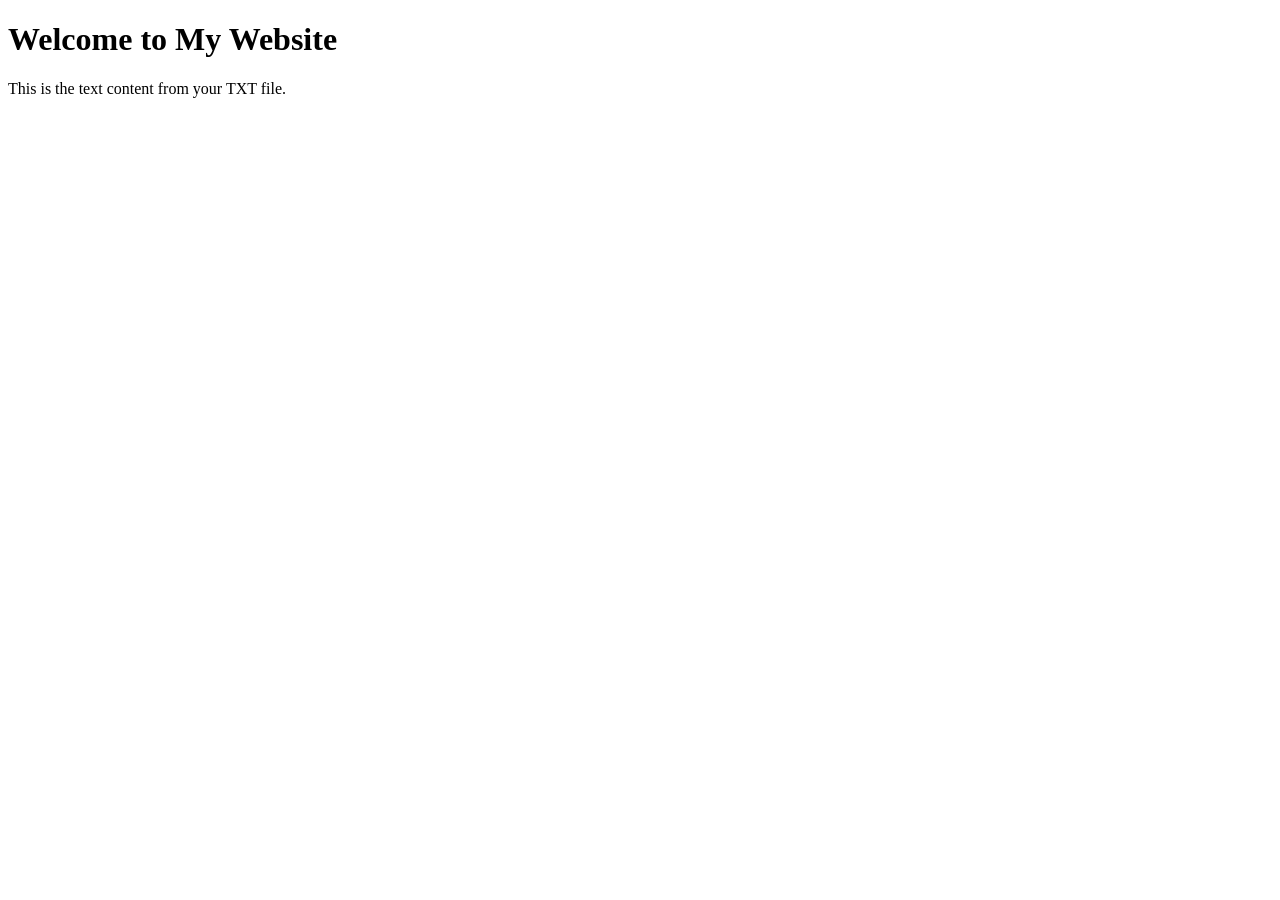
==== Project/index.html @ 8373a4bd "Changes" ====
<!DOCTYPE html>
<html lang="en">
<head>
  <meta charset="UTF-8" />
  <meta name="viewport" content="width=device-width, initial-scale=1.0" />
  <title>Your Website Title</title>
  <!-- Link to your CSS file -->
  <link rel="stylesheet" href="Style.css" />
</head>
<body>

  <!-- Your text content goes here -->
  <h1>Welcome to My Website</h1>
  <p>This is the text content from your TXT file.</p>

</body>
</html>
---- Project/Style.css ----
/* KEEP_IN_SYNC(fullscreen/resources/figmake/shadcn/globals.css) */

:root {
  --font-size: 16px;
  --background: #ffffff;
  --foreground: oklch(0.145 0 0);
  --card: #ffffff;
  --card-foreground: oklch(0.145 0 0);
  --popover: oklch(1 0 0);
  --popover-foreground: oklch(0.145 0 0);
  --primary: #030213;
  --primary-foreground: oklch(1 0 0);
  --secondary: oklch(0.95 0.0058 264.53);
  --secondary-foreground: #030213;
  --muted: #ececf0;
  --muted-foreground: #717182;
  --accent: #e9ebef;
  --accent-foreground: #030213;
  --destructive: #d4183d;
  --destructive-foreground: #ffffff;
  --border: rgba(0, 0, 0, 0.1);
  --input: transparent;
  --input-background: #f3f3f5;
  --switch-background: #cbced4;
  --font-weight-medium: 500;
  --font-weight-normal: 400;
  --ring: oklch(0.708 0 0);
  --chart-1: oklch(0.646 0.222 41.116);
  --chart-2: oklch(0.6 0.118 184.704);
  --chart-3: oklch(0.398 0.07 227.392);
  --chart-4: oklch(0.828 0.189 84.429);
  --chart-5: oklch(0.769 0.188 70.08);
  --radius: 0.625rem;
  --sidebar: oklch(0.985 0 0);
  --sidebar-foreground: oklch(0.145 0 0);
  --sidebar-primary: #030213;
  --sidebar-primary-foreground: oklch(0.985 0 0);
  --sidebar-accent: oklch(0.97 0 0);
  --sidebar-accent-foreground: oklch(0.205 0 0);
  --sidebar-border: oklch(0.922 0 0);
  --sidebar-ring: oklch(0.708 0 0);
}

.dark {
  --background: oklch(0.145 0 0);
  --foreground: oklch(0.985 0 0);
  --card: oklch(0.145 0 0);
  --card-foreground: oklch(0.985 0 0);
  --popover: oklch(0.145 0 0);
  --popover-foreground: oklch(0.985 0 0);
  --primary: oklch(0.985 0 0);
  --primary-foreground: oklch(0.205 0 0);
  --secondary: oklch(0.269 0 0);
  --secondary-foreground: oklch(0.985 0 0);
  --muted: oklch(0.269 0 0);
  --muted-foreground: oklch(0.708 0 0);
  --accent: oklch(0.269 0 0);
  --accent-foreground: oklch(0.985 0 0);
  --destructive: oklch(0.396 0.141 25.723);
  --destructive-foreground: oklch(0.637 0.237 25.331);
  --border: oklch(0.269 0 0);
  --input: oklch(0.269 0 0);
  --ring: oklch(0.439 0 0);
  --font-weight-medium: 500;
  --font-weight-normal: 400;
  --chart-1: oklch(0.488 0.243 264.376);
  --chart-2: oklch(0.696 0.17 162.48);
  --chart-3: oklch(0.769 0.188 70.08);
  --chart-4: oklch(0.627 0.265 303.9);
  --chart-5: oklch(0.645 0.246 16.439);
  --sidebar: oklch(0.205 0 0);
  --sidebar-foreground: oklch(0.985 0 0);
  --sidebar-primary: oklch(0.488 0.243 264.376);
  --sidebar-primary-foreground: oklch(0.985 0 0);
  --sidebar-accent: oklch(0.269 0 0);
  --sidebar-accent-foreground: oklch(0.985 0 0);
  --sidebar-border: oklch(0.269 0 0);
  --sidebar-ring: oklch(0.439 0 0);
}

@theme inline {
  --color-background: var(--background);
  --color-foreground: var(--foreground);
  --color-card: var(--card);
  --color-card-foreground: var(--card-foreground);
  --color-popover: var(--popover);
  --color-popover-foreground: var(--popover-foreground);
  --color-primary: var(--primary);
  --color-primary-foreground: var(--primary-foreground);
  --color-secondary: var(--secondary);
  --color-secondary-foreground: var(--secondary-foreground);
  --color-muted: var(--muted);
  --color-muted-foreground: var(--muted-foreground);
  --color-accent: var(--accent);
  --color-accent-foreground: var(--accent-foreground);
  --color-destructive: var(--destructive);
  --color-destructive-foreground: var(--destructive-foreground);
  --color-border: var(--border);
  --color-input: var(--input);
  --color-input-background: var(--input-background);
  --color-switch-background: var(--switch-background);
  --color-ring: var(--ring);
  --color-chart-1: var(--chart-1);
  --color-chart-2: var(--chart-2);
  --color-chart-3: var(--chart-3);
  --color-chart-4: var(--chart-4);
  --color-chart-5: var(--chart-5);
  --radius-sm: calc(var(--radius) - 4px);
  --radius-md: calc(var(--radius) - 2px);
  --radius-lg: var(--radius);
  --radius-xl: calc(var(--radius) + 4px);
  --color-sidebar: var(--sidebar);
  --color-sidebar-foreground: var(--sidebar-foreground);
  --color-sidebar-primary: var(--sidebar-primary);
  --color-sidebar-primary-foreground: var(--sidebar-primary-foreground);
  --color-sidebar-accent: var(--sidebar-accent);
  --color-sidebar-accent-foreground: var(--sidebar-accent-foreground);
  --color-sidebar-border: var(--sidebar-border);
  --color-sidebar-ring: var(--sidebar-ring);
}
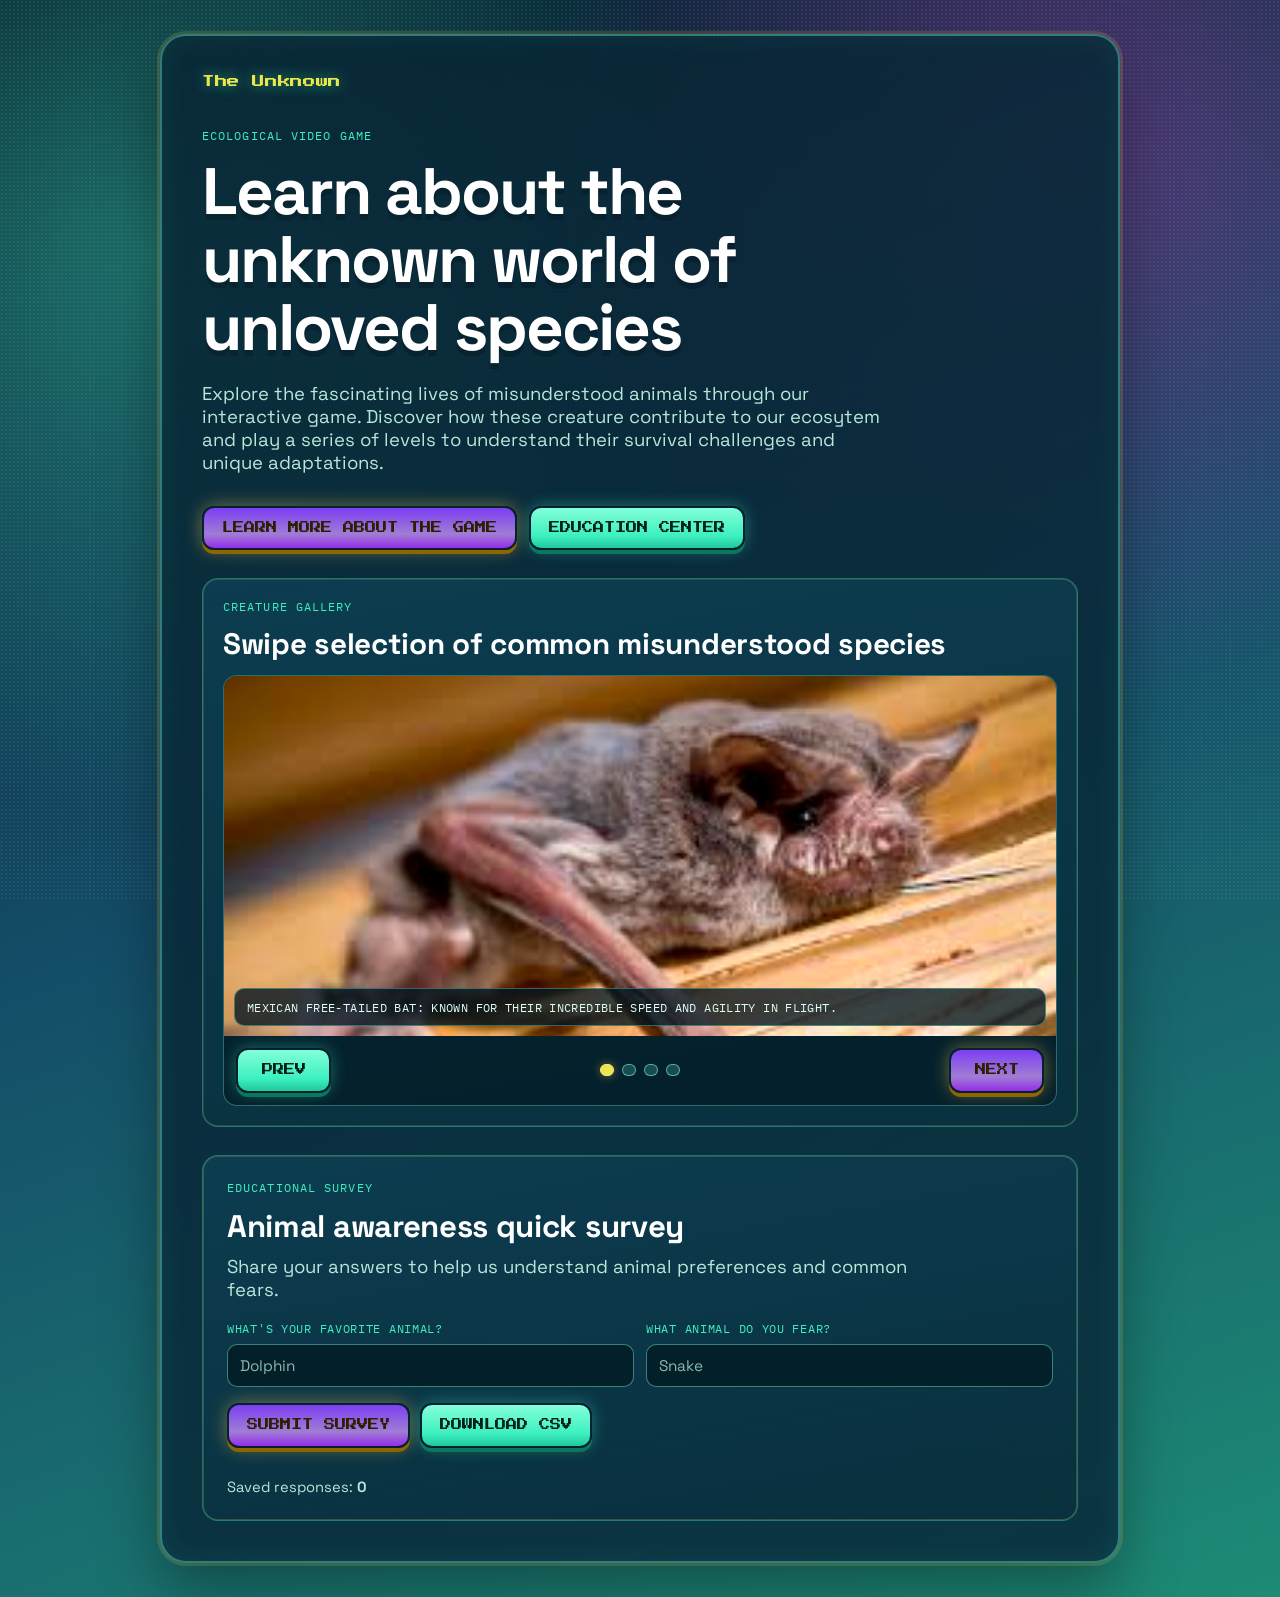
==== commit 9ef7c03c: "save changes" ====
--- a/Project/index.html
+++ b/Project/index.html
@@ -3,15 +3,251 @@
 <head>
   <meta charset="UTF-8" />
   <meta name="viewport" content="width=device-width, initial-scale=1.0" />
-  <title>Your Website Title</title>
-  <!-- Link to your CSS file -->
+  <title>Figma Style Landing</title>
+  <link rel="preconnect" href="https://fonts.googleapis.com" />
+  <link rel="preconnect" href="https://fonts.gstatic.com" crossorigin />
+  <link href="https://fonts.googleapis.com/css2?family=Press+Start+2P&family=Space+Grotesk:wght@400;500;600;700&family=IBM+Plex+Mono:wght@400;500&display=swap" rel="stylesheet" />
   <link rel="stylesheet" href="Style.css" />
 </head>
 <body>
-
-  <!-- Your text content goes here -->
-  <h1>Welcome to My Website</h1>
-  <p>This is the text content from your TXT file.</p>
+  <div class="noise"></div>
+  <main class="page">
+    <header class="top-bar">
+      <span class="brand">The Unknown</span>
+    </header>
+
+    <section class="hero">
+      <p class="eyebrow">Ecological Video Game</p>
+      <h1>Learn about the unknown world of unloved species</h1>
+      <p class="lead">
+      Explore the fascinating lives of misunderstood animals through our interactive game. Discover how these creature contribute to our ecosytem and play a series of levels to understand their survival challenges and unique adaptations.
+      </p>
+
+      <div class="cta-row">
+        <button class="btn btn-primary" type="button">Learn more about the game</button>
+        <button class="btn btn-secondary" type="button">Education Center</button>
+      </div>
+    </section>
+
+    <section class="carousel" aria-label="Species image carousel">
+      <div class="carousel-head">
+        <p class="eyebrow">Creature Gallery</p>
+        <h2>Swipe selection of common misunderstood species</h2>
+      </div>
+
+      <div class="carousel-track-wrap" id="animal-carousel" tabindex="0" aria-roledescription="carousel">
+        <div class="carousel-track">
+          <figure class="slide is-active">
+            <img src="Images/Mexican free tail bat.jpeg" alt="Mexican free-tailed bat in flight" />
+            <figcaption>Mexican free-tailed bat: Known for their incredible speed and agility in flight.</figcaption>
+          </figure>
+          <figure class="slide">
+            <img src="Images/Jumping spider.jpeg" alt="Jumping spider" />
+            <figcaption>Jumping spiders are known for their exceptional vision and agility.</figcaption>
+          </figure>
+          <figure class="slide">
+            <img src="Images/Opposum.jpeg" alt="Opossum" />
+            <figcaption>Opossums are marsupials known for their ability to play dead when threatened.</figcaption>
+          </figure>
+          <figure class="slide">
+            <img src="Images/Rat snake.jpeg" alt="Rat snake" />
+            <figcaption>Rat snakes are non-venomous and known for their agility.</figcaption>
+          </figure>
+        </div>
+
+        <div class="carousel-controls">
+          <button class="btn btn-secondary carousel-btn" id="prev-slide" type="button" aria-label="Previous image">Prev</button>
+          <div class="carousel-dots" id="carousel-dots" aria-label="Slide selectors"></div>
+          <button class="btn btn-primary carousel-btn" id="next-slide" type="button" aria-label="Next image">Next</button>
+        </div>
+      </div>
+    </section>
+
+   
+     
+
+    <section class="survey" aria-labelledby="survey-heading">
+      <div class="survey-head">
+        <p class="eyebrow">Educational Survey</p>
+        <h2 id="survey-heading">Animal awareness quick survey</h2>
+        <p class="lead survey-lead">
+          Share your answers to help us understand animal preferences and common fears.
+        </p>
+      </div>
+
+      <form id="animal-survey" class="survey-form" novalidate>
+        <label class="field">
+          <span>What's your favorite animal?</span>
+          <input type="text" name="favoriteAnimal" placeholder="Dolphin" required />
+        </label>
+
+        <label class="field">
+          <span>What animal do you fear?</span>
+          <input type="text" name="fearedAnimal" placeholder="Snake" required />
+        </label>
+
+        <div class="survey-actions field-full">
+          <button class="btn btn-primary" type="submit">Submit Survey</button>
+          <button class="btn btn-secondary" id="download-data" type="button">Download CSV</button>
+        </div>
+
+        <p id="survey-status" class="survey-status" aria-live="polite"></p>
+      </form>
+
+      <p class="survey-count">Saved responses: <strong id="response-count">0</strong></p>
+    </section>
+  </main>
+
+  <script>
+    (function () {
+      const form = document.getElementById("animal-survey");
+      const status = document.getElementById("survey-status");
+      const responseCount = document.getElementById("response-count");
+      const downloadButton = document.getElementById("download-data");
+      const storageKey = "animalEducationSurveyResponses";
+      const carousel = document.getElementById("animal-carousel");
+      const slides = Array.from(document.querySelectorAll(".slide"));
+      const dotsContainer = document.getElementById("carousel-dots");
+      const prevButton = document.getElementById("prev-slide");
+      const nextButton = document.getElementById("next-slide");
+      let currentSlide = 0;
+      let autoPlay;
+
+      function loadResponses() {
+        try {
+          return JSON.parse(localStorage.getItem(storageKey)) || [];
+        } catch (error) {
+          return [];
+        }
+      }
+
+      function saveResponses(data) {
+        localStorage.setItem(storageKey, JSON.stringify(data));
+      }
+
+      function updateCount() {
+        responseCount.textContent = String(loadResponses().length);
+      }
+
+      function renderDots() {
+        dotsContainer.innerHTML = "";
+        slides.forEach((_, index) => {
+          const dot = document.createElement("button");
+          dot.type = "button";
+          dot.className = "carousel-dot";
+          dot.setAttribute("aria-label", `Go to slide ${index + 1}`);
+          dot.addEventListener("click", () => showSlide(index));
+          dotsContainer.appendChild(dot);
+        });
+      }
+
+      function showSlide(index) {
+        currentSlide = (index + slides.length) % slides.length;
+        slides.forEach((slide, slideIndex) => {
+          slide.classList.toggle("is-active", slideIndex === currentSlide);
+        });
+
+        const dots = dotsContainer.querySelectorAll(".carousel-dot");
+        dots.forEach((dot, dotIndex) => {
+          dot.classList.toggle("is-active", dotIndex === currentSlide);
+        });
+      }
+
+      function startAutoPlay() {
+        autoPlay = setInterval(() => {
+          showSlide(currentSlide + 1);
+        }, 4000);
+      }
+
+      function stopAutoPlay() {
+        clearInterval(autoPlay);
+      }
+
+      function toCsv(rows) {
+        const headers = ["timestamp", "favoriteAnimal", "fearedAnimal"];
+        const csvRows = [headers.join(",")];
+
+        rows.forEach((row) => {
+          const values = headers.map((header) => {
+            const value = row[header] || "";
+            return `"${String(value).replaceAll('"', '""')}"`;
+          });
+          csvRows.push(values.join(","));
+        });
+
+        return csvRows.join("\n");
+      }
+
+      form.addEventListener("submit", (event) => {
+        event.preventDefault();
+
+        if (!form.checkValidity()) {
+          status.textContent = "Please complete all required fields before submitting.";
+          return;
+        }
+
+        const formData = new FormData(form);
+        const entry = {
+          timestamp: new Date().toISOString(),
+          favoriteAnimal: formData.get("favoriteAnimal"),
+          fearedAnimal: formData.get("fearedAnimal")
+        };
+
+        const responses = loadResponses();
+        responses.push(entry);
+        saveResponses(responses);
+        form.reset();
+        updateCount();
+        status.textContent = "Survey submitted successfully. Thanks for sharing.";
+      });
+
+      downloadButton.addEventListener("click", () => {
+        const responses = loadResponses();
+
+        if (!responses.length) {
+          status.textContent = "No responses yet to download.";
+          return;
+        }
+
+        const blob = new Blob([toCsv(responses)], { type: "text/csv;charset=utf-8;" });
+        const url = URL.createObjectURL(blob);
+        const link = document.createElement("a");
+        link.href = url;
+        link.download = "animal-survey-responses.csv";
+        document.body.appendChild(link);
+        link.click();
+        link.remove();
+        URL.revokeObjectURL(url);
+      });
+
+      prevButton.addEventListener("click", () => {
+        showSlide(currentSlide - 1);
+      });
+
+      nextButton.addEventListener("click", () => {
+        showSlide(currentSlide + 1);
+      });
+
+      carousel.addEventListener("mouseenter", stopAutoPlay);
+      carousel.addEventListener("mouseleave", startAutoPlay);
+      carousel.addEventListener("focusin", stopAutoPlay);
+      carousel.addEventListener("focusout", startAutoPlay);
+      carousel.addEventListener("keydown", (event) => {
+        if (event.key === "ArrowLeft") {
+          showSlide(currentSlide - 1);
+        }
+        if (event.key === "ArrowRight") {
+          showSlide(currentSlide + 1);
+        }
+      });
+
+      renderDots();
+      showSlide(0);
+      startAutoPlay();
+
+      updateCount();
+    })();
+  </script>
 
 </body>
 </html>
--- a/Project/Style.css
+++ b/Project/Style.css
@@ -1,120 +1,515 @@
-/* KEEP_IN_SYNC(fullscreen/resources/figmake/shadcn/globals.css) */
-
 :root {
-  --font-size: 16px;
-  --background: #ffffff;
-  --foreground: oklch(0.145 0 0);
-  --card: #ffffff;
-  --card-foreground: oklch(0.145 0 0);
-  --popover: oklch(1 0 0);
-  --popover-foreground: oklch(0.145 0 0);
-  --primary: #030213;
-  --primary-foreground: oklch(1 0 0);
-  --secondary: oklch(0.95 0.0058 264.53);
-  --secondary-foreground: #030213;
-  --muted: #ececf0;
-  --muted-foreground: #717182;
-  --accent: #e9ebef;
-  --accent-foreground: #030213;
-  --destructive: #d4183d;
-  --destructive-foreground: #ffffff;
-  --border: rgba(0, 0, 0, 0.1);
-  --input: transparent;
-  --input-background: #f3f3f5;
-  --switch-background: #cbced4;
-  --font-weight-medium: 500;
-  --font-weight-normal: 400;
-  --ring: oklch(0.708 0 0);
-  --chart-1: oklch(0.646 0.222 41.116);
-  --chart-2: oklch(0.6 0.118 184.704);
-  --chart-3: oklch(0.398 0.07 227.392);
-  --chart-4: oklch(0.828 0.189 84.429);
-  --chart-5: oklch(0.769 0.188 70.08);
-  --radius: 0.625rem;
-  --sidebar: oklch(0.985 0 0);
-  --sidebar-foreground: oklch(0.145 0 0);
-  --sidebar-primary: #030213;
-  --sidebar-primary-foreground: oklch(0.985 0 0);
-  --sidebar-accent: oklch(0.97 0 0);
-  --sidebar-accent-foreground: oklch(0.205 0 0);
-  --sidebar-border: oklch(0.922 0 0);
-  --sidebar-ring: oklch(0.708 0 0);
-}
-
-.dark {
-  --background: oklch(0.145 0 0);
-  --foreground: oklch(0.985 0 0);
-  --card: oklch(0.145 0 0);
-  --card-foreground: oklch(0.985 0 0);
-  --popover: oklch(0.145 0 0);
-  --popover-foreground: oklch(0.985 0 0);
-  --primary: oklch(0.985 0 0);
-  --primary-foreground: oklch(0.205 0 0);
-  --secondary: oklch(0.269 0 0);
-  --secondary-foreground: oklch(0.985 0 0);
-  --muted: oklch(0.269 0 0);
-  --muted-foreground: oklch(0.708 0 0);
-  --accent: oklch(0.269 0 0);
-  --accent-foreground: oklch(0.985 0 0);
-  --destructive: oklch(0.396 0.141 25.723);
-  --destructive-foreground: oklch(0.637 0.237 25.331);
-  --border: oklch(0.269 0 0);
-  --input: oklch(0.269 0 0);
-  --ring: oklch(0.439 0 0);
-  --font-weight-medium: 500;
-  --font-weight-normal: 400;
-  --chart-1: oklch(0.488 0.243 264.376);
-  --chart-2: oklch(0.696 0.17 162.48);
-  --chart-3: oklch(0.769 0.188 70.08);
-  --chart-4: oklch(0.627 0.265 303.9);
-  --chart-5: oklch(0.645 0.246 16.439);
-  --sidebar: oklch(0.205 0 0);
-  --sidebar-foreground: oklch(0.985 0 0);
-  --sidebar-primary: oklch(0.488 0.243 264.376);
-  --sidebar-primary-foreground: oklch(0.985 0 0);
-  --sidebar-accent: oklch(0.269 0 0);
-  --sidebar-accent-foreground: oklch(0.985 0 0);
-  --sidebar-border: oklch(0.269 0 0);
-  --sidebar-ring: oklch(0.439 0 0);
-}
-
-@theme inline {
-  --color-background: var(--background);
-  --color-foreground: var(--foreground);
-  --color-card: var(--card);
-  --color-card-foreground: var(--card-foreground);
-  --color-popover: var(--popover);
-  --color-popover-foreground: var(--popover-foreground);
-  --color-primary: var(--primary);
-  --color-primary-foreground: var(--primary-foreground);
-  --color-secondary: var(--secondary);
-  --color-secondary-foreground: var(--secondary-foreground);
-  --color-muted: var(--muted);
-  --color-muted-foreground: var(--muted-foreground);
-  --color-accent: var(--accent);
-  --color-accent-foreground: var(--accent-foreground);
-  --color-destructive: var(--destructive);
-  --color-destructive-foreground: var(--destructive-foreground);
-  --color-border: var(--border);
-  --color-input: var(--input);
-  --color-input-background: var(--input-background);
-  --color-switch-background: var(--switch-background);
-  --color-ring: var(--ring);
-  --color-chart-1: var(--chart-1);
-  --color-chart-2: var(--chart-2);
-  --color-chart-3: var(--chart-3);
-  --color-chart-4: var(--chart-4);
-  --color-chart-5: var(--chart-5);
-  --radius-sm: calc(var(--radius) - 4px);
-  --radius-md: calc(var(--radius) - 2px);
-  --radius-lg: var(--radius);
-  --radius-xl: calc(var(--radius) + 4px);
-  --color-sidebar: var(--sidebar);
-  --color-sidebar-foreground: var(--sidebar-foreground);
-  --color-sidebar-primary: var(--sidebar-primary);
-  --color-sidebar-primary-foreground: var(--sidebar-primary-foreground);
-  --color-sidebar-accent: var(--sidebar-accent);
-  --color-sidebar-accent-foreground: var(--sidebar-accent-foreground);
-  --color-sidebar-border: var(--sidebar-border);
-  --color-sidebar-ring: var(--sidebar-ring);
-}
+  --bg-1: #041927;
+  --bg-2: #144d68;
+  --bg-3: #1d8b75;
+  --panel: rgba(8, 36, 52, 0.88);
+  --panel-soft: rgba(12, 57, 72, 0.8);
+  --line: rgba(114, 255, 220, 0.38);
+  --ink: #e9fff8;
+  --muted: #b6e8d9;
+  --primary: #ebe64b;
+  --secondary: #3df0bf;
+  --danger: #ff6b6b;
+  --radius-lg: 26px;
+  --radius-md: 16px;
+}
+
+* {
+  box-sizing: border-box;
+}
+
+html,
+body {
+  margin: 0;
+  min-height: 100%;
+}
+
+body {
+  font-family: "Space Grotesk", "Trebuchet MS", sans-serif;
+  color: var(--ink);
+  background:
+    radial-gradient(circle at 12% 16%, rgba(61, 240, 191, 0.35), transparent 32%),
+    radial-gradient(circle at 84% 10%, rgba(186, 56, 186, 0.38), transparent 30%),
+    linear-gradient(160deg, var(--bg-1) 0%, var(--bg-2) 48%, var(--bg-3) 100%);
+  display: grid;
+  place-items: center;
+  padding: 34px 16px;
+  overflow-x: hidden;
+}
+
+.noise {
+  position: fixed;
+  inset: 0;
+  background:
+    radial-gradient(circle, rgba(255, 255, 255, 0.2) 1px, transparent 1.2px),
+    repeating-linear-gradient(
+      to right,
+      rgba(114, 255, 220, 0.07) 0,
+      rgba(114, 255, 220, 0.07) 1px,
+      transparent 1px,
+      transparent 30px
+    ),
+    repeating-linear-gradient(
+      to bottom,
+      rgba(114, 255, 220, 0.06) 0,
+      rgba(114, 255, 220, 0.06) 1px,
+      transparent 1px,
+      transparent 30px
+    );
+  background-size: 4px 4px, 100% 100%, 100% 100%;
+  opacity: 0.32;
+  animation: stars-drift 16s linear infinite;
+  pointer-events: none;
+}
+
+.page {
+  width: min(960px, 100%);
+  background: linear-gradient(155deg, var(--panel) 0%, rgba(10, 47, 63, 0.93) 100%);
+  border: 2px solid var(--line);
+  border-radius: var(--radius-lg);
+  box-shadow:
+    0 0 0 3px rgba(247, 201, 72, 0.16),
+    0 28px 60px rgba(0, 0, 0, 0.35),
+    inset 0 0 30px rgba(61, 240, 191, 0.08);
+  padding: clamp(20px, 4vw, 40px);
+  position: relative;
+  overflow: hidden;
+  animation: pop-in 680ms cubic-bezier(0.2, 0.8, 0.2, 1) both;
+}
+
+.page::before {
+  content: "";
+  position: absolute;
+  inset: 0;
+  background: linear-gradient(115deg, transparent 15%, rgba(247, 201, 72, 0.12) 48%, transparent 82%);
+  transform: translateX(-120%);
+  animation: shine-sweep 8s ease-in-out infinite;
+  pointer-events: none;
+}
+
+.top-bar {
+  display: flex;
+  justify-content: space-between;
+  align-items: center;
+  margin-bottom: 40px;
+}
+
+.brand {
+  font-family: "Press Start 2P", "IBM Plex Mono", monospace;
+  font-size: clamp(0.6rem, 1.6vw, 0.78rem);
+  letter-spacing: 0.05em;
+  color: var(--primary);
+  text-shadow: 0 0 14px rgb(47, 165, 114);
+}
+
+.ghost-link {
+  color: var(--secondary);
+  text-decoration: none;
+  font-size: 0.88rem;
+  font-family: "IBM Plex Mono", monospace;
+  border: 1px solid rgba(61, 240, 191, 0.45);
+  border-radius: 999px;
+  padding: 6px 12px;
+  transition: transform 160ms ease, box-shadow 160ms ease;
+}
+
+.ghost-link:hover {
+  transform: translateY(-2px);
+  box-shadow: 0 0 12px rgba(61, 240, 191, 0.45);
+}
+
+.hero {
+  max-width: 720px;
+}
+
+.eyebrow {
+  margin: 0 0 14px;
+  font-family: "IBM Plex Mono", monospace;
+  font-size: 0.76rem;
+  letter-spacing: 0.09em;
+  text-transform: uppercase;
+  color: var(--secondary);
+}
+
+h1 {
+  margin: 0;
+  line-height: 1.04;
+  font-size: clamp(2.2rem, 6vw, 4.1rem);
+  letter-spacing: -0.03em;
+  max-width: 14ch;
+  color: #ffffff;
+  text-shadow: 0 6px 0 rgba(0, 0, 0, 0.18);
+}
+
+.lead {
+  margin: 20px 0 0;
+  max-width: 58ch;
+  font-size: clamp(1rem, 1.9vw, 1.16rem);
+  color: var(--muted);
+}
+
+.cta-row {
+  margin-top: 32px;
+  display: flex;
+  flex-wrap: wrap;
+  gap: 12px;
+}
+
+.carousel {
+  margin-top: 28px;
+  background: linear-gradient(170deg, rgba(13, 62, 82, 0.95), rgba(10, 48, 62, 0.9));
+  border: 1px solid rgba(61, 240, 191, 0.36);
+  border-radius: var(--radius-md);
+  padding: clamp(14px, 2vw, 20px);
+  box-shadow: inset 0 0 0 1px rgba(247, 201, 72, 0.16);
+}
+
+.carousel-head h2 {
+  margin: 0;
+  line-height: 1.1;
+  letter-spacing: -0.01em;
+  font-size: clamp(1.25rem, 2.6vw, 1.85rem);
+  color: #ffffff;
+}
+
+.carousel-track-wrap {
+  margin-top: 14px;
+  border-radius: 14px;
+  border: 1px solid rgba(114, 255, 220, 0.35);
+  background: rgba(4, 30, 41, 0.82);
+  overflow: hidden;
+}
+
+.carousel-track {
+  position: relative;
+  min-height: clamp(220px, 40vw, 360px);
+}
+
+.slide {
+  position: absolute;
+  inset: 0;
+  margin: 0;
+  opacity: 0;
+  transform: scale(1.02);
+  transition: opacity 320ms ease, transform 320ms ease;
+  pointer-events: none;
+}
+
+.slide.is-active {
+  opacity: 1;
+  transform: scale(1);
+  pointer-events: auto;
+}
+
+.slide img {
+  width: 100%;
+  height: 100%;
+  object-fit: cover;
+  display: block;
+  filter: saturate(1.08) contrast(1.03);
+}
+
+.slide figcaption {
+  position: absolute;
+  left: 10px;
+  right: 10px;
+  bottom: 10px;
+  margin: 0;
+  padding: 10px 12px;
+  border-radius: 10px;
+  border: 1px solid rgba(114, 255, 220, 0.35);
+  background: rgba(2, 20, 31, 0.78);
+  color: #dffff4;
+  font-family: "IBM Plex Mono", monospace;
+  font-size: clamp(0.65rem, 1.8vw, 0.78rem);
+  letter-spacing: 0.03em;
+  text-transform: uppercase;
+}
+
+.carousel-controls {
+  display: flex;
+  align-items: center;
+  justify-content: space-between;
+  gap: 10px;
+  padding: 12px;
+}
+
+.carousel-btn {
+  min-width: 95px;
+}
+
+.carousel-dots {
+  display: flex;
+  align-items: center;
+  justify-content: center;
+  gap: 8px;
+}
+
+.carousel-dot {
+  width: 12px;
+  height: 12px;
+  border-radius: 999px;
+  border: 1px solid rgba(114, 255, 220, 0.6);
+  background: rgba(114, 255, 220, 0.2);
+  cursor: pointer;
+  transition: transform 120ms ease, background 120ms ease, box-shadow 120ms ease;
+}
+
+.carousel-dot:hover {
+  transform: scale(1.1);
+}
+
+.carousel-dot.is-active {
+  background: var(--primary);
+  border-color: #ffe587;
+  box-shadow: 0 0 10px rgba(247, 201, 72, 0.45);
+}
+
+.btn {
+  border: 2px solid #032130;
+  border-radius: 12px;
+  padding: 12px 18px;
+  font-family: "Press Start 2P", "IBM Plex Mono", monospace;
+  font-size: clamp(0.58rem, 1.7vw, 0.7rem);
+  line-height: 1.5;
+  text-transform: uppercase;
+  cursor: pointer;
+  transition: transform 90ms linear, box-shadow 140ms ease, filter 140ms ease;
+}
+
+.btn:active {
+  transform: translateY(3px);
+}
+
+.btn-primary {
+  color: #2b2000;
+  background: linear-gradient(180deg, #7d3ef3 0%, #a07dd4 65%, #942de9 100%);
+  box-shadow: 0 4px 0 #8e6500, 0 0 18px rgba(247, 201, 72, 0.45);
+}
+
+.btn-secondary {
+  color: #022219;
+  background: linear-gradient(180deg, #83ffd9 0%, #3df0bf 70%, #20c89b 100%);
+  box-shadow: 0 4px 0 #09795d, 0 0 16px rgba(61, 240, 191, 0.38);
+}
+
+.btn:hover {
+  transform: translateY(-2px) scale(1.01);
+  filter: saturate(1.06);
+}
+
+.stats-grid {
+  margin-top: 36px;
+  display: grid;
+  grid-template-columns: repeat(3, minmax(0, 1fr));
+  gap: 12px;
+}
+
+.stat-card {
+  background: linear-gradient(160deg, rgba(13, 62, 82, 0.84), var(--panel-soft));
+  border: 1px solid rgba(114, 255, 220, 0.35);
+  border-radius: var(--radius-md);
+  padding: 16px 14px;
+  animation: float-card 3.8s ease-in-out infinite;
+}
+
+.stat-card:nth-child(2) {
+  animation-delay: 0.22s;
+}
+
+.stat-card:nth-child(3) {
+  animation-delay: 0.46s;
+}
+
+.stat-label {
+  margin: 0;
+  color: var(--muted);
+  font-size: 0.78rem;
+  text-transform: uppercase;
+  letter-spacing: 0.06em;
+  font-family: "IBM Plex Mono", monospace;
+}
+
+.stat-value {
+  margin: 8px 0 0;
+  font-size: clamp(1.25rem, 3vw, 1.75rem);
+  font-weight: 700;
+  color: #ffffff;
+}
+
+.survey {
+  margin-top: 28px;
+  background: linear-gradient(170deg, rgba(13, 62, 82, 0.95), rgba(10, 48, 62, 0.9));
+  border: 1px solid rgba(61, 240, 191, 0.36);
+  border-radius: var(--radius-md);
+  padding: clamp(16px, 2.2vw, 24px);
+  box-shadow: inset 0 0 0 1px rgba(247, 201, 72, 0.2);
+}
+
+.survey-head h2 {
+  margin: 0;
+  line-height: 1.1;
+  letter-spacing: -0.01em;
+  font-size: clamp(1.3rem, 2.8vw, 1.95rem);
+  max-width: 26ch;
+  color: #ffffff;
+}
+
+.survey-lead {
+  margin-top: 12px;
+}
+
+.survey-form {
+  margin-top: 20px;
+  display: grid;
+  grid-template-columns: repeat(2, minmax(0, 1fr));
+  gap: 12px;
+}
+
+.field {
+  display: grid;
+  gap: 8px;
+}
+
+.field span {
+  font-family: "IBM Plex Mono", monospace;
+  font-size: 0.74rem;
+  color: var(--secondary);
+  text-transform: uppercase;
+  letter-spacing: 0.06em;
+}
+
+.field input,
+.field select,
+.field textarea {
+  width: 100%;
+  border: 1px solid rgba(114, 255, 220, 0.45);
+  border-radius: 10px;
+  background: rgba(4, 30, 41, 0.94);
+  color: #dffff4;
+  font-family: "Space Grotesk", "Trebuchet MS", sans-serif;
+  font-size: 0.96rem;
+  padding: 11px 12px;
+  transition: box-shadow 150ms ease, border-color 150ms ease;
+}
+
+.field input::placeholder,
+.field textarea::placeholder {
+  color: rgba(182, 232, 217, 0.76);
+}
+
+.field textarea {
+  resize: vertical;
+  min-height: 110px;
+}
+
+.field input:focus,
+.field select:focus,
+.field textarea:focus {
+  outline: none;
+  border-color: var(--primary);
+  box-shadow: 0 0 0 2px rgba(247, 201, 72, 0.24), 0 0 14px rgba(247, 201, 72, 0.18);
+}
+
+.field-full {
+  grid-column: 1 / -1;
+}
+
+.survey-actions {
+  display: flex;
+  flex-wrap: wrap;
+  gap: 10px;
+  margin-top: 4px;
+}
+
+.survey-status {
+  margin: 4px 0 0;
+  color: var(--primary);
+  font-size: 0.93rem;
+}
+
+.survey-count {
+  margin: 14px 0 0;
+  color: var(--muted);
+  font-size: 0.92rem;
+}
+
+@keyframes pop-in {
+  from {
+    opacity: 0;
+    transform: translateY(14px) scale(0.985);
+  }
+  to {
+    opacity: 1;
+    transform: translateY(0) scale(1);
+  }
+}
+
+@keyframes stars-drift {
+  from {
+    background-position: 0 0, 0 0, 0 0;
+  }
+  to {
+    background-position: 24px 24px, 0 0, 0 0;
+  }
+}
+
+@keyframes float-card {
+  0%,
+  100% {
+    transform: translateY(0);
+  }
+  50% {
+    transform: translateY(-6px);
+  }
+}
+
+@keyframes shine-sweep {
+  0%,
+  20% {
+    transform: translateX(-120%);
+  }
+  35%,
+  65% {
+    transform: translateX(120%);
+  }
+  100% {
+    transform: translateX(120%);
+  }
+}
+
+@media (max-width: 760px) {
+  .page {
+    border-radius: 20px;
+  }
+
+  .top-bar {
+    margin-bottom: 26px;
+  }
+
+  .stats-grid {
+    grid-template-columns: 1fr;
+  }
+
+  .survey-form {
+    grid-template-columns: 1fr;
+  }
+
+  .carousel-controls {
+    flex-wrap: wrap;
+  }
+
+  .carousel-btn {
+    min-width: 0;
+    width: calc(50% - 5px);
+  }
+
+  .carousel-dots {
+    width: 100%;
+    order: 3;
+  }
+
+  .btn {
+    width: 100%;
+  }
+}
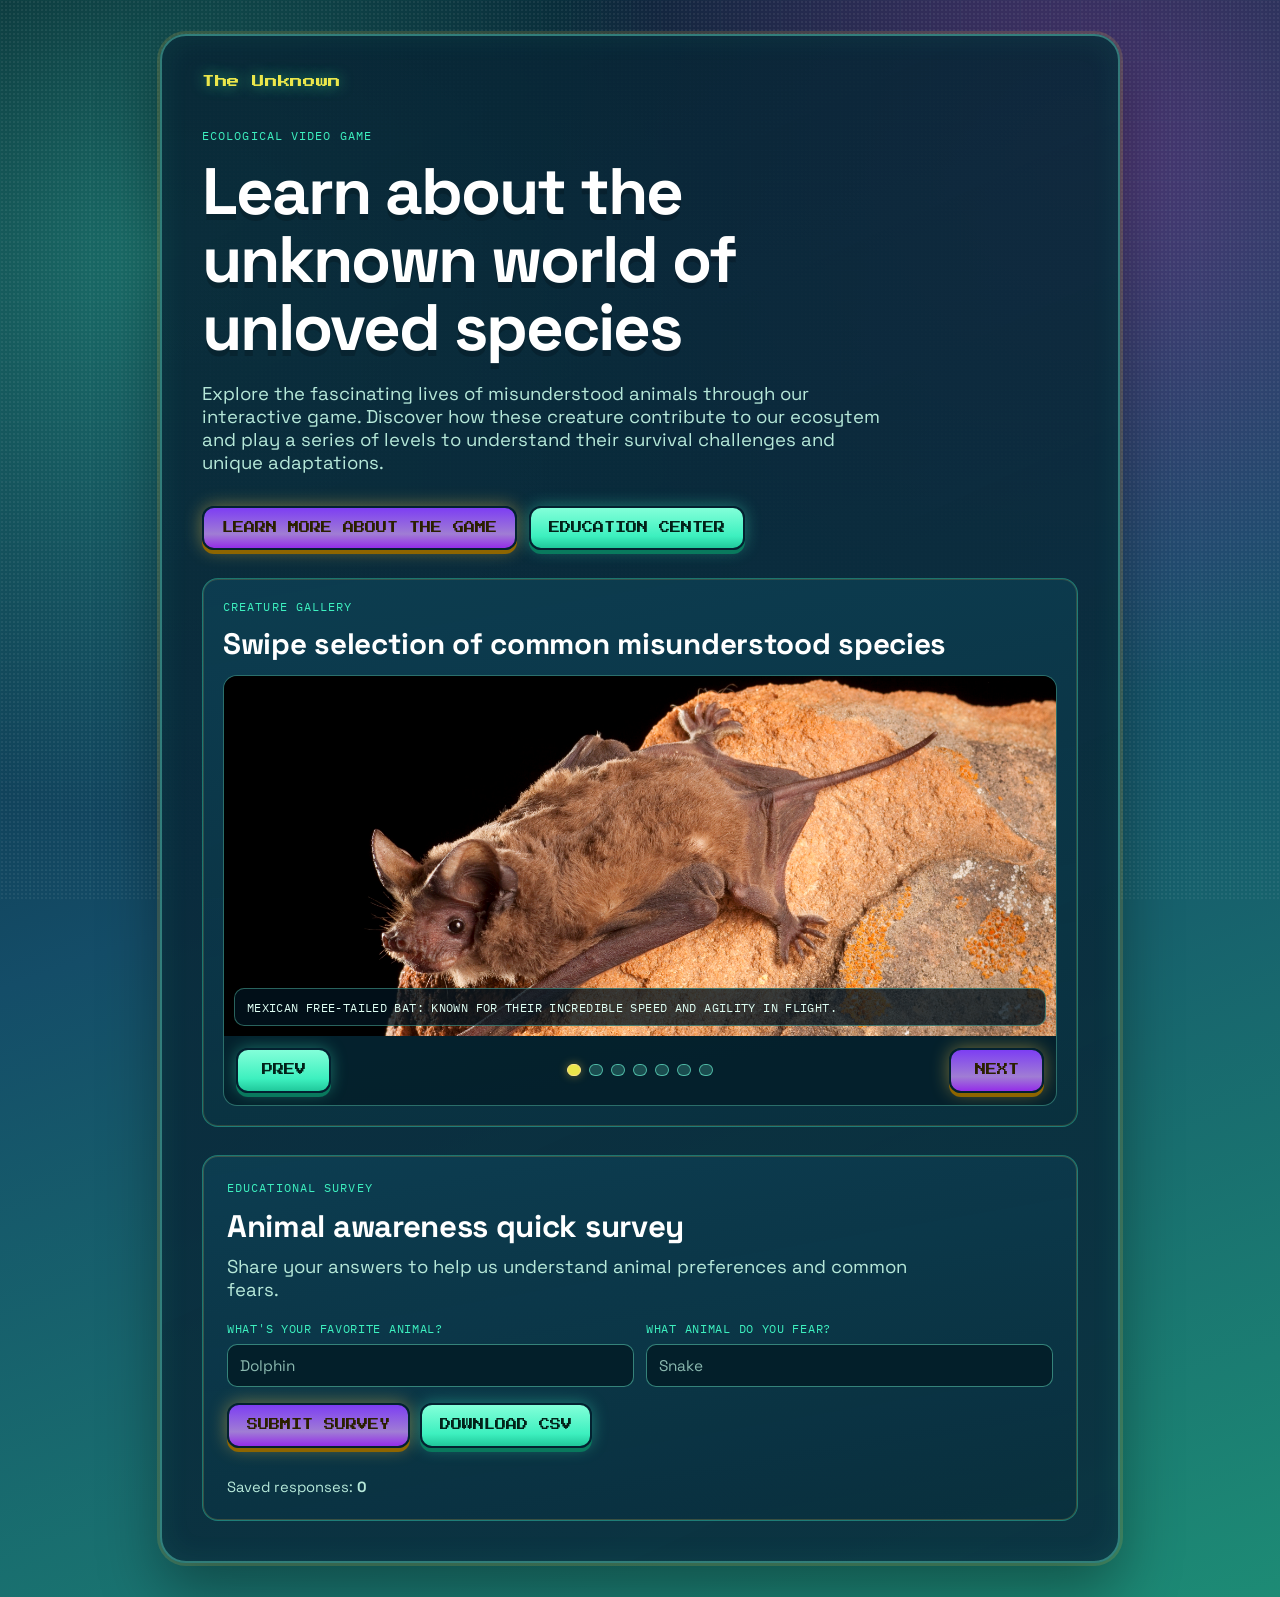
==== commit 168f592b: "any changes" ====
--- a/Project/index.html
+++ b/Project/index.html
@@ -25,7 +25,7 @@
 
       <div class="cta-row">
         <button class="btn btn-primary" type="button">Learn more about the game</button>
-        <button class="btn btn-secondary" type="button">Education Center</button>
+        <a class="btn btn-secondary" href="Education%20Center.html">Education Center</a>
       </div>
     </section>
 
@@ -38,7 +38,7 @@
       <div class="carousel-track-wrap" id="animal-carousel" tabindex="0" aria-roledescription="carousel">
         <div class="carousel-track">
           <figure class="slide is-active">
-            <img src="Images/Mexican free tail bat.jpeg" alt="Mexican free-tailed bat in flight" />
+            <img src="Images/Mexican free tailed bat.jpg" alt="Mexican free-tailed bat in flight" />
             <figcaption>Mexican free-tailed bat: Known for their incredible speed and agility in flight.</figcaption>
           </figure>
           <figure class="slide">
@@ -46,12 +46,24 @@
             <figcaption>Jumping spiders are known for their exceptional vision and agility.</figcaption>
           </figure>
           <figure class="slide">
-            <img src="Images/Opposum.jpeg" alt="Opossum" />
+            <img src="Images/Opposum.jpg" alt="Opossum"  />
             <figcaption>Opossums are marsupials known for their ability to play dead when threatened.</figcaption>
           </figure>
           <figure class="slide">
             <img src="Images/Rat snake.jpeg" alt="Rat snake" />
             <figcaption>Rat snakes are non-venomous and known for their agility.</figcaption>
+          </figure>
+          <figure class="slide">
+            <img src="Images/great_white_smile_3x4.jpeg" alt="Great white shark" />
+            <figcaption>Great white sharks are apex predators known for their size and power.</figcaption>
+          </figure>
+          <figure class="slide">
+            <img src="Images/Vulture.jpg" alt="Vulture" />
+            <figcaption>Vultures are scavenger birds known for their keen eyesight and ability to spot carrion from great distances.</figcaption>
+          </figure>
+          <figure class="slide">
+            <img src="Images/Earth worms.jpg" alt="Earthworm" />
+            <figcaption>Earthworms are important for soil health and are often overlooked.</figcaption>
           </figure>
         </div>
 
--- a/Project/Style.css
+++ b/Project/Style.css
@@ -266,6 +266,9 @@
 }
 
 .btn {
+  display: inline-flex;
+  align-items: center;
+  justify-content: center;
   border: 2px solid #032130;
   border-radius: 12px;
   padding: 12px 18px;
@@ -273,6 +276,7 @@
   font-size: clamp(0.58rem, 1.7vw, 0.7rem);
   line-height: 1.5;
   text-transform: uppercase;
+  text-decoration: none;
   cursor: pointer;
   transition: transform 90ms linear, box-shadow 140ms ease, filter 140ms ease;
 }
@@ -513,3 +517,119 @@
     width: 100%;
   }
 }
+
+.education-page {
+  border-width: 1px;
+  box-shadow:
+    0 16px 40px rgba(0, 0, 0, 0.24),
+    inset 0 0 14px rgba(61, 240, 191, 0.08);
+}
+
+.education-page::before {
+  opacity: 0.55;
+  animation-duration: 12s;
+}
+
+.education-top-bar {
+  margin-bottom: 26px;
+}
+
+.education-brand {
+  font-family: "Space Grotesk", "Trebuchet MS", sans-serif;
+  font-size: clamp(1rem, 1.9vw, 1.2rem);
+  letter-spacing: 0.02em;
+  text-shadow: none;
+}
+
+.education-hero h1 {
+  max-width: 18ch;
+  font-size: clamp(2rem, 5vw, 3.2rem);
+  text-shadow: none;
+}
+
+.education-grid {
+  margin-top: 28px;
+  display: grid;
+  grid-template-columns: repeat(3, minmax(0, 1fr));
+  gap: 12px;
+}
+
+.education-card {
+  background: linear-gradient(165deg, rgba(13, 62, 82, 0.82), rgba(10, 48, 62, 0.78));
+  border: 1px solid rgba(114, 255, 220, 0.28);
+  border-radius: 14px;
+  padding: 16px;
+  transition: transform 180ms ease, border-color 180ms ease, box-shadow 180ms ease;
+}
+
+.education-card h2 {
+  margin: 0;
+  font-size: 1.14rem;
+}
+
+.education-card p {
+  margin: 10px 0 0;
+  color: var(--muted);
+  line-height: 1.5;
+}
+
+.education-card:hover {
+  transform: translateY(-3px);
+  border-color: rgba(235, 230, 75, 0.48);
+  box-shadow: 0 10px 24px rgba(0, 0, 0, 0.22);
+}
+
+.education-quiz {
+  margin-top: 22px;
+  padding: 18px;
+  background: rgba(4, 30, 41, 0.72);
+  border: 1px solid rgba(114, 255, 220, 0.32);
+  border-radius: 14px;
+}
+
+.education-quiz h2 {
+  margin: 0;
+  font-size: 1.45rem;
+}
+
+.education-quiz p {
+  margin: 10px 0 0;
+  color: var(--muted);
+}
+
+.quiz-options {
+  margin-top: 14px;
+  display: grid;
+  gap: 10px;
+}
+
+.education-quiz .btn {
+  width: 100%;
+  font-family: "Space Grotesk", "Trebuchet MS", sans-serif;
+  font-size: 0.92rem;
+  line-height: 1.25;
+  text-transform: none;
+  letter-spacing: 0.01em;
+}
+
+.quiz-option.is-right {
+  background: linear-gradient(180deg, #83ffd9 0%, #53edc3 75%, #2ecc9e 100%);
+  color: #04281f;
+}
+
+.quiz-option.is-wrong {
+  background: linear-gradient(180deg, #ff9c9c 0%, #ff7d7d 75%, #ff6b6b 100%);
+  color: #3f0505;
+}
+
+.quiz-status {
+  min-height: 1.35em;
+  margin-top: 12px;
+  color: var(--primary);
+}
+
+@media (max-width: 760px) {
+  .education-grid {
+    grid-template-columns: 1fr;
+  }
+}
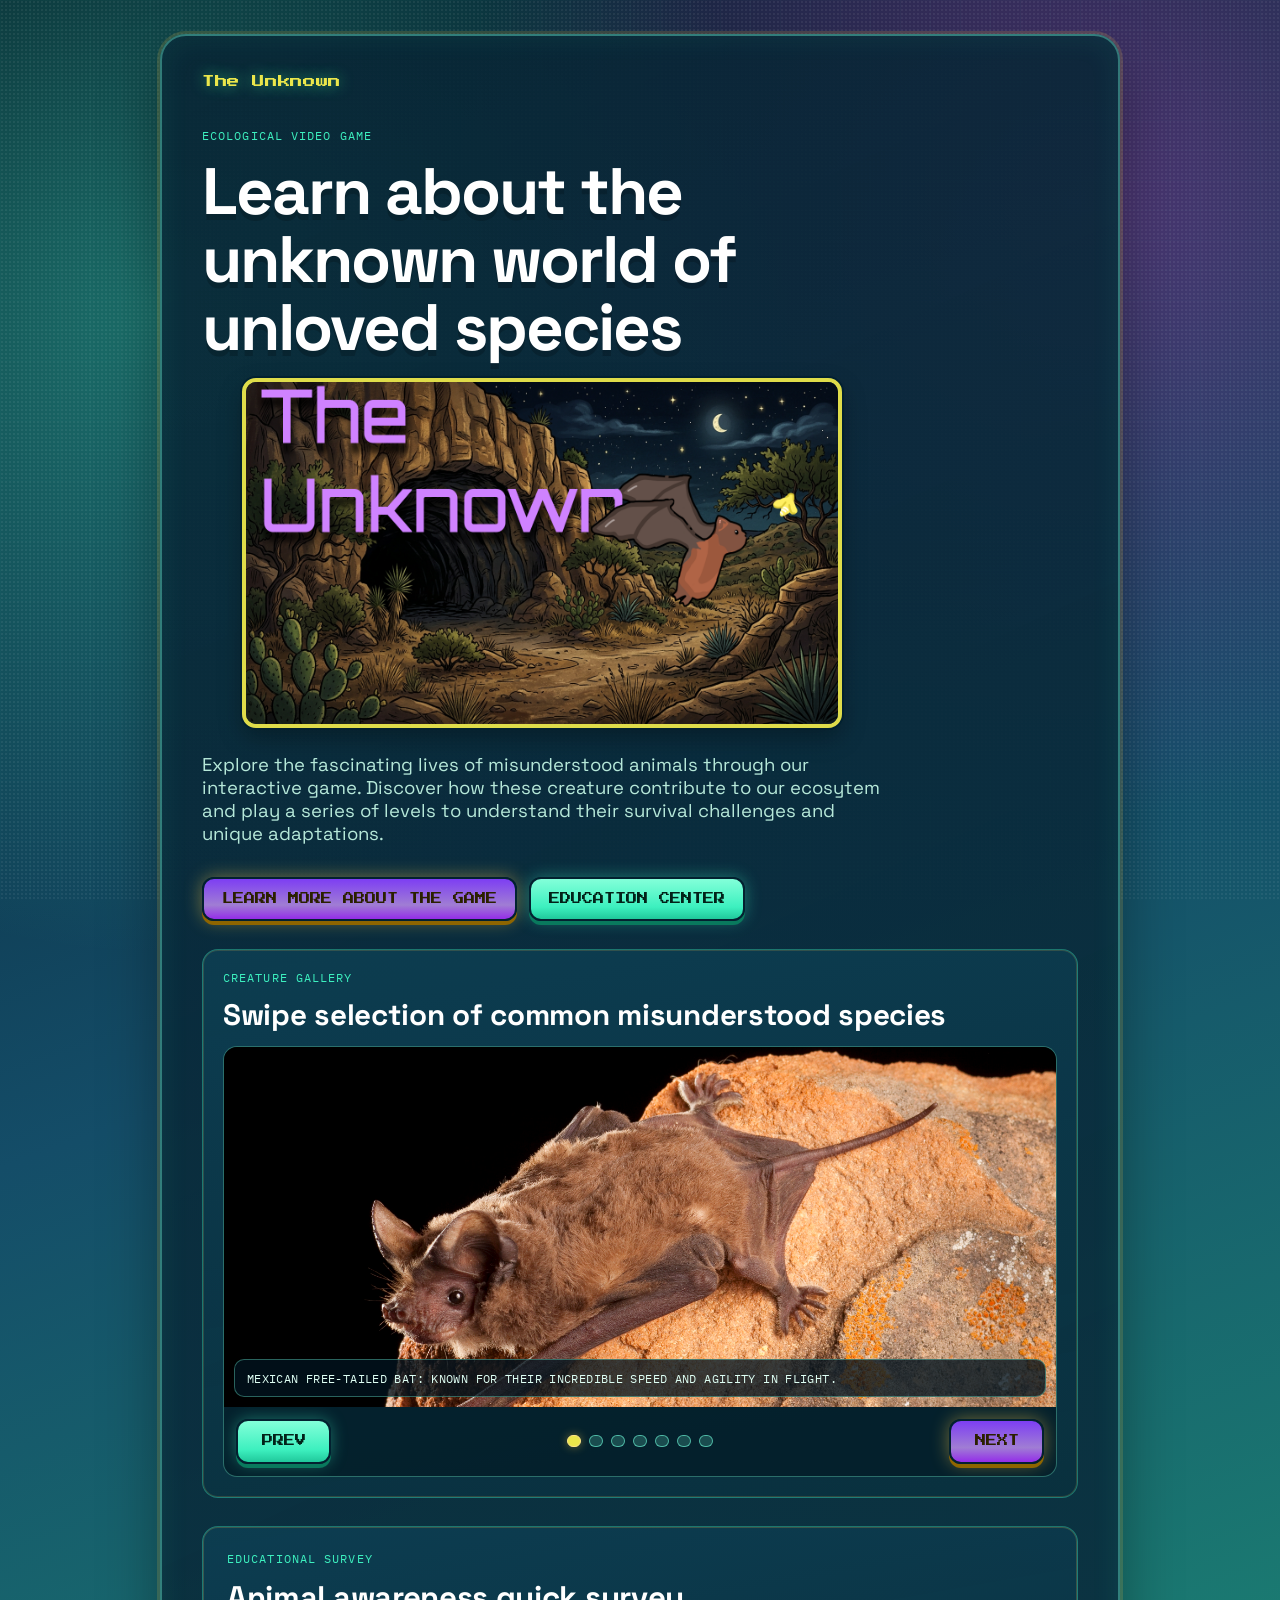
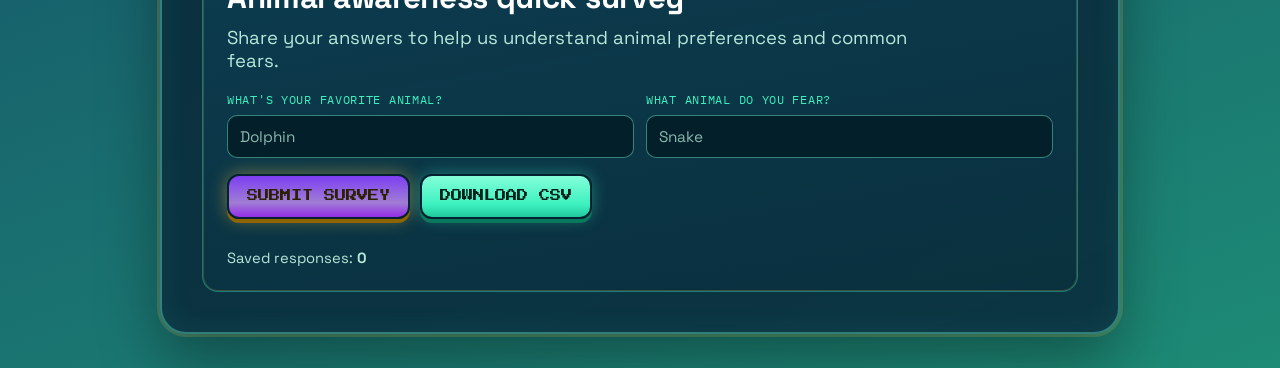
==== commit 4613529f: "Save changes" ====
--- a/Project/index.html
+++ b/Project/index.html
@@ -19,6 +19,9 @@
     <section class="hero">
       <p class="eyebrow">Ecological Video Game</p>
       <h1>Learn about the unknown world of unloved species</h1>
+      <figure class="hero-image">
+        <img class="cover-image" src="Images/Video Game cover.png" width="600" height="350" alt="Illustration of a mysterious forest with various animals and plants, evoking a sense of wonder and discovery." />
+      </figure>
       <p class="lead">
       Explore the fascinating lives of misunderstood animals through our interactive game. Discover how these creature contribute to our ecosytem and play a series of levels to understand their survival challenges and unique adaptations.
       </p>
@@ -58,7 +61,7 @@
             <figcaption>Great white sharks are apex predators known for their size and power.</figcaption>
           </figure>
           <figure class="slide">
-            <img src="Images/Vulture.jpg" alt="Vulture" />
+            <img class="vulture-image" src="Images/Vulture.jpg" alt="Vulture" />
             <figcaption>Vultures are scavenger birds known for their keen eyesight and ability to spot carrion from great distances.</figcaption>
           </figure>
           <figure class="slide">
--- a/Project/Style.css
+++ b/Project/Style.css
@@ -122,6 +122,12 @@
   max-width: 720px;
 }
 
+.cover-image {
+  border: 4px solid rgba(235, 230, 75, 0.95);
+  border-radius: 14px;
+  box-shadow: 0 0 0 2px rgba(2, 33, 48, 0.9), 0 10px 24px rgba(0, 0, 0, 0.3);
+}
+
 .eyebrow {
   margin: 0 0 14px;
   font-family: "IBM Plex Mono", monospace;
@@ -207,6 +213,11 @@
   object-fit: cover;
   display: block;
   filter: saturate(1.08) contrast(1.03);
+}
+
+.slide img.vulture-image {
+  height: 84%;
+  object-position: center top;
 }
 
 .slide figcaption {
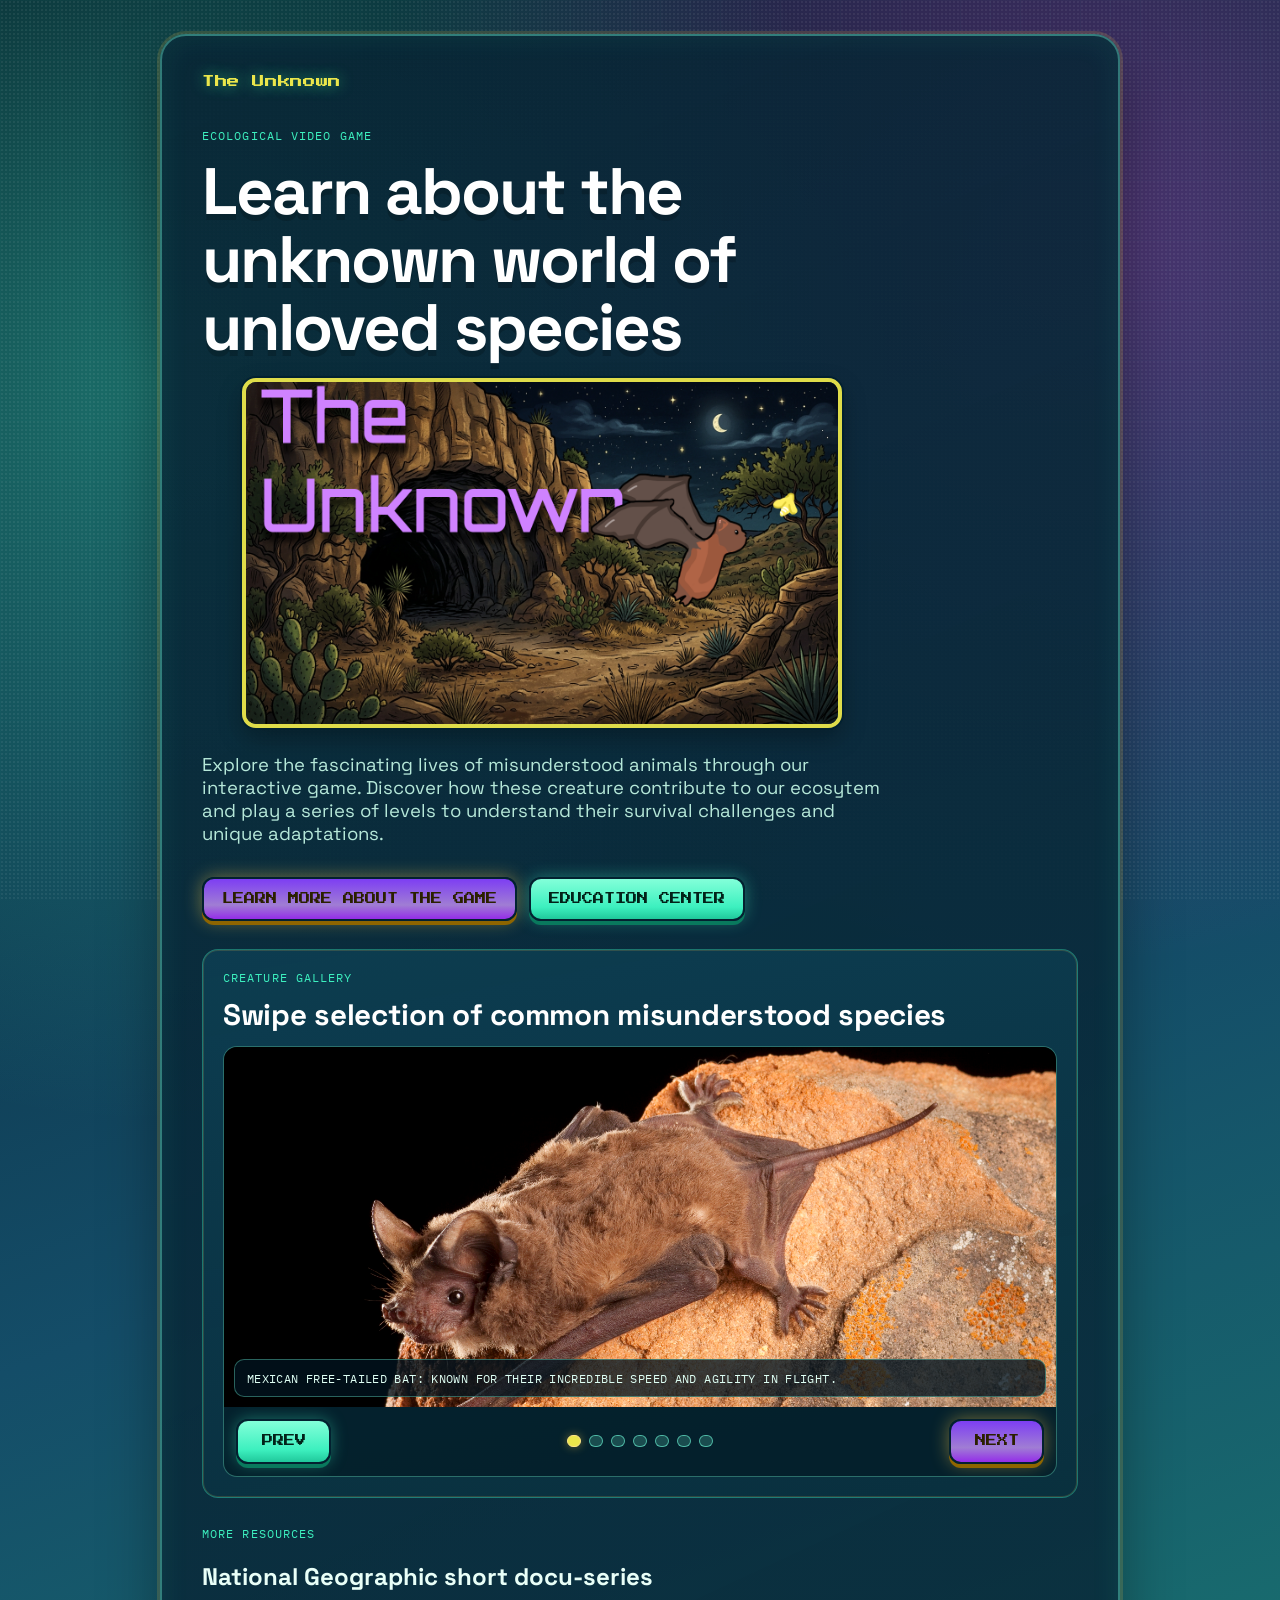
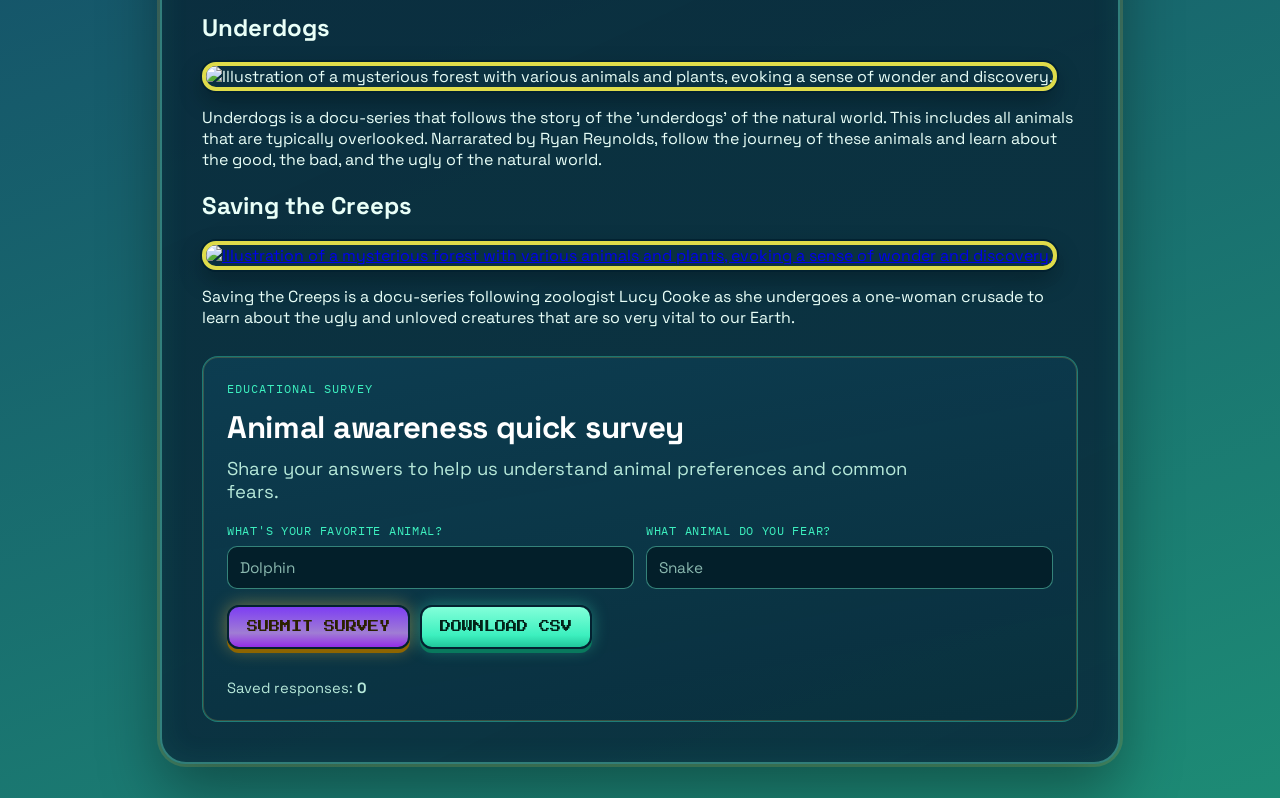
==== commit f41ace2a: "Move index.html to root" ====
--- a/Project/index.html
+++ b/Project/index.html
@@ -17,17 +17,19 @@
     </header>
 
     <section class="hero">
-      <p class="eyebrow">Ecological Video Game</p>
+      <p class="eyebrow">Ecological video Game</p>
       <h1>Learn about the unknown world of unloved species</h1>
       <figure class="hero-image">
-        <img class="cover-image" src="Images/Video Game cover.png" width="600" height="350" alt="Illustration of a mysterious forest with various animals and plants, evoking a sense of wonder and discovery." />
+        <a href="Learn%20more%20about%20the%20game.html" aria-label="Learn more about the game">
+          <img class="cover-image" src="Images/Video Game cover.png" width="600" height="350" alt="Illustration of a mysterious forest with various animals and plants, evoking a sense of wonder and discovery." />
+        </a>
       </figure>
       <p class="lead">
       Explore the fascinating lives of misunderstood animals through our interactive game. Discover how these creature contribute to our ecosytem and play a series of levels to understand their survival challenges and unique adaptations.
       </p>
 
       <div class="cta-row">
-        <button class="btn btn-primary" type="button">Learn more about the game</button>
+        <a class="btn btn-primary" href="Learn%20more%20about%20the%20game.html">Learn more about the game</a>
         <a class="btn btn-secondary" href="Education%20Center.html">Education Center</a>
       </div>
     </section>
@@ -78,7 +80,31 @@
       </div>
     </section>
 
-   
+   <section class="More Reseources" aria-labelledby="resources-heading">
+      <div class="resources-head">
+        <p class="eyebrow">More Resources</p>
+        <h2 id="resources-heading">National Geographic short docu-series</h2>
+
+        <h2> Underdogs</h2>
+        <img class="cover-image" src="Images/Underdogs.jpeg" width="600" height="350" alt="Illustration of a mysterious forest with various animals and plants, evoking a sense of wonder and discovery." />
+        <p>Underdogs is a docu-series that follows the story of the 'underdogs' of the natural world. This includes all animals that are typically overlooked. 
+          Narrarated by Ryan Reynolds, follow the journey of these animals and learn about the good, the bad, and the ugly of the natural world.
+        </p>
+
+        <h2>
+           Saving the Creeps
+        </h2>
+        <a href="https://www.youtube.com/watch?v=tR8O80iVtWo" target="_blank" rel="noopener noreferrer" aria-label="Watch Saving the Creeps on YouTube">
+          <img class="cover-image" src="Images/Saving the creeps.jpeg" width="600" height="350" alt="Illustration of a mysterious forest with various animals and plants, evoking a sense of wonder and discovery." />
+        </a>
+        <p>Saving the Creeps is a docu-series following zoologist Lucy Cooke as she undergoes a one-woman crusade to learn about the ugly and unloved creatures that are so very vital to our Earth. </p>
+
+
+      </div>
+
+    
+      
+
      
 
     <section class="survey" aria-labelledby="survey-heading">
--- a/Project/Style.css
+++ b/Project/Style.css
@@ -276,6 +276,10 @@
   box-shadow: 0 0 10px rgba(247, 201, 72, 0.45);
 }
 
+section[aria-labelledby="resources-heading"] {
+  margin-top: 28px;
+}
+
 .btn {
   display: inline-flex;
   align-items: center;
@@ -558,11 +562,19 @@
   text-shadow: none;
 }
 
+.learn-page .bat-highlight {
+  color: #ffffff;
+}
+
 .education-grid {
   margin-top: 28px;
   display: grid;
   grid-template-columns: repeat(3, minmax(0, 1fr));
   gap: 12px;
+}
+
+.learn-page .learn-grid {
+  grid-template-columns: 1fr;
 }
 
 .education-card {
